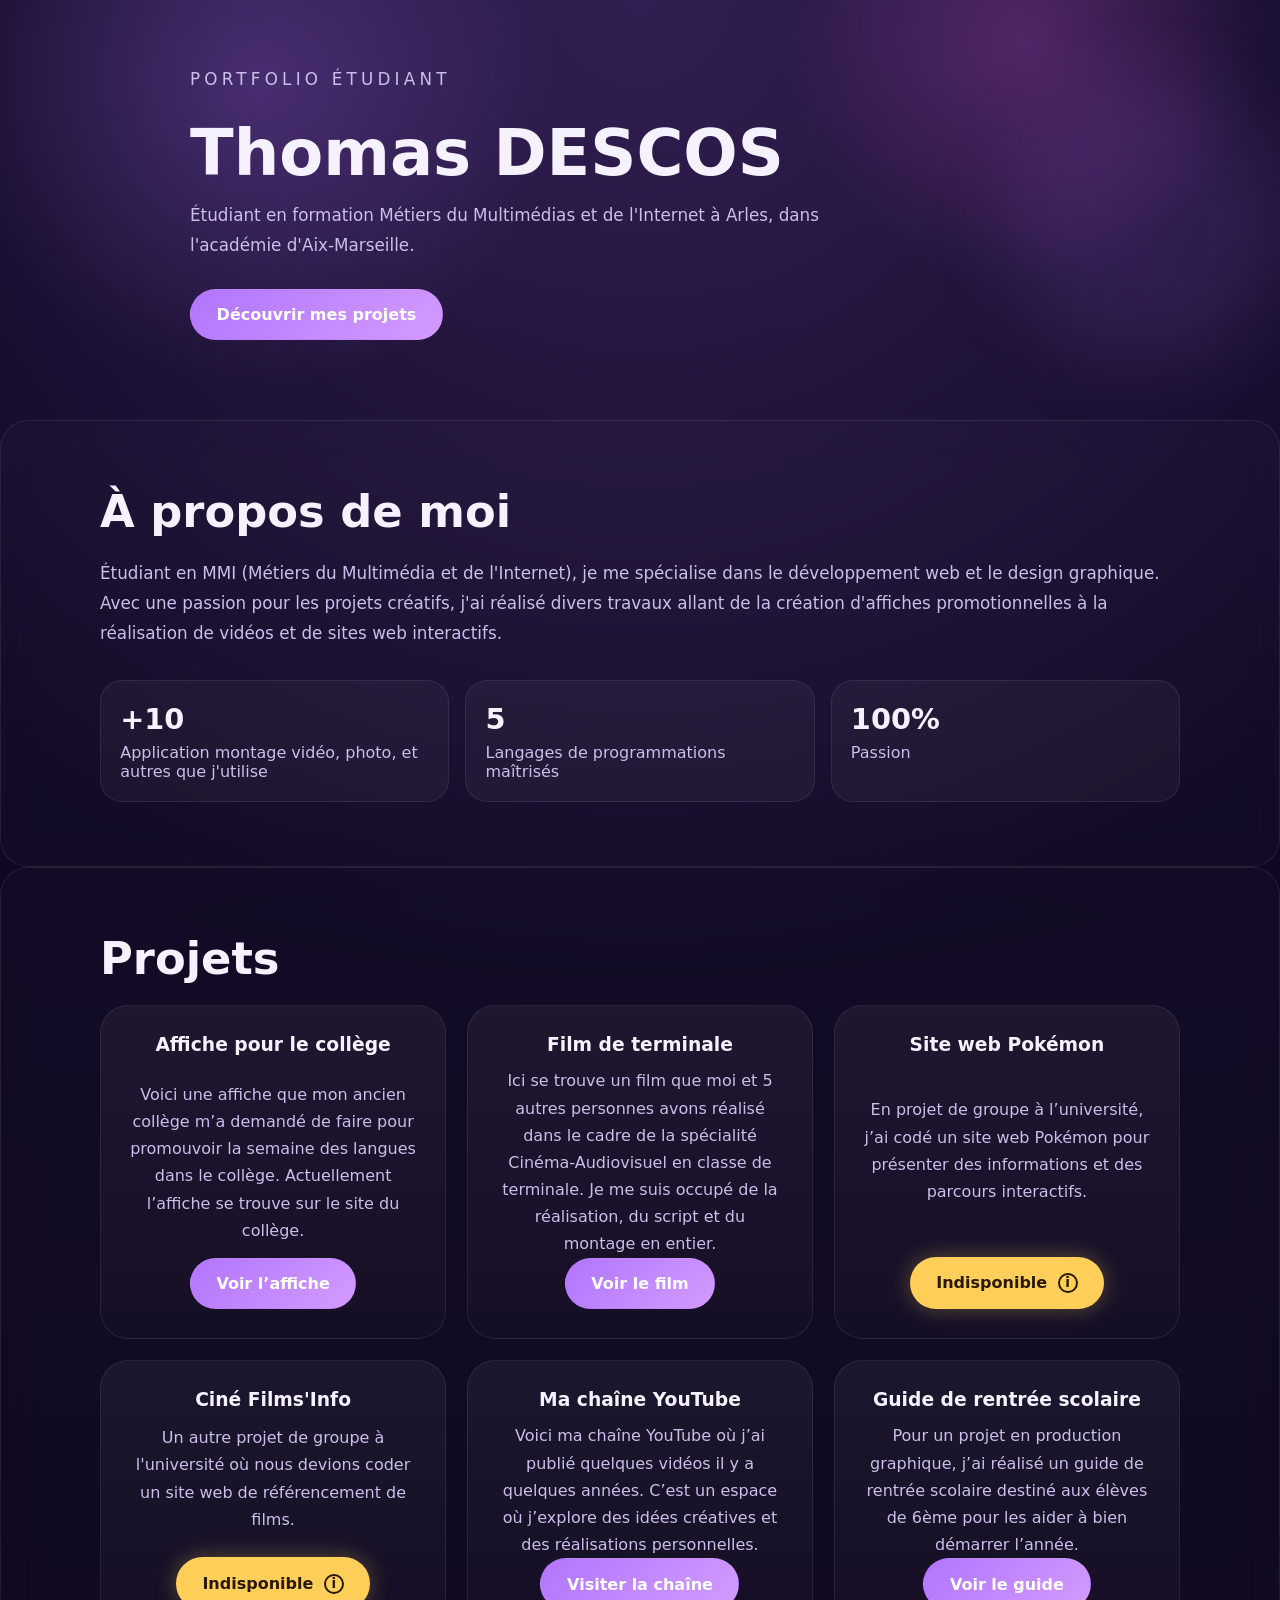
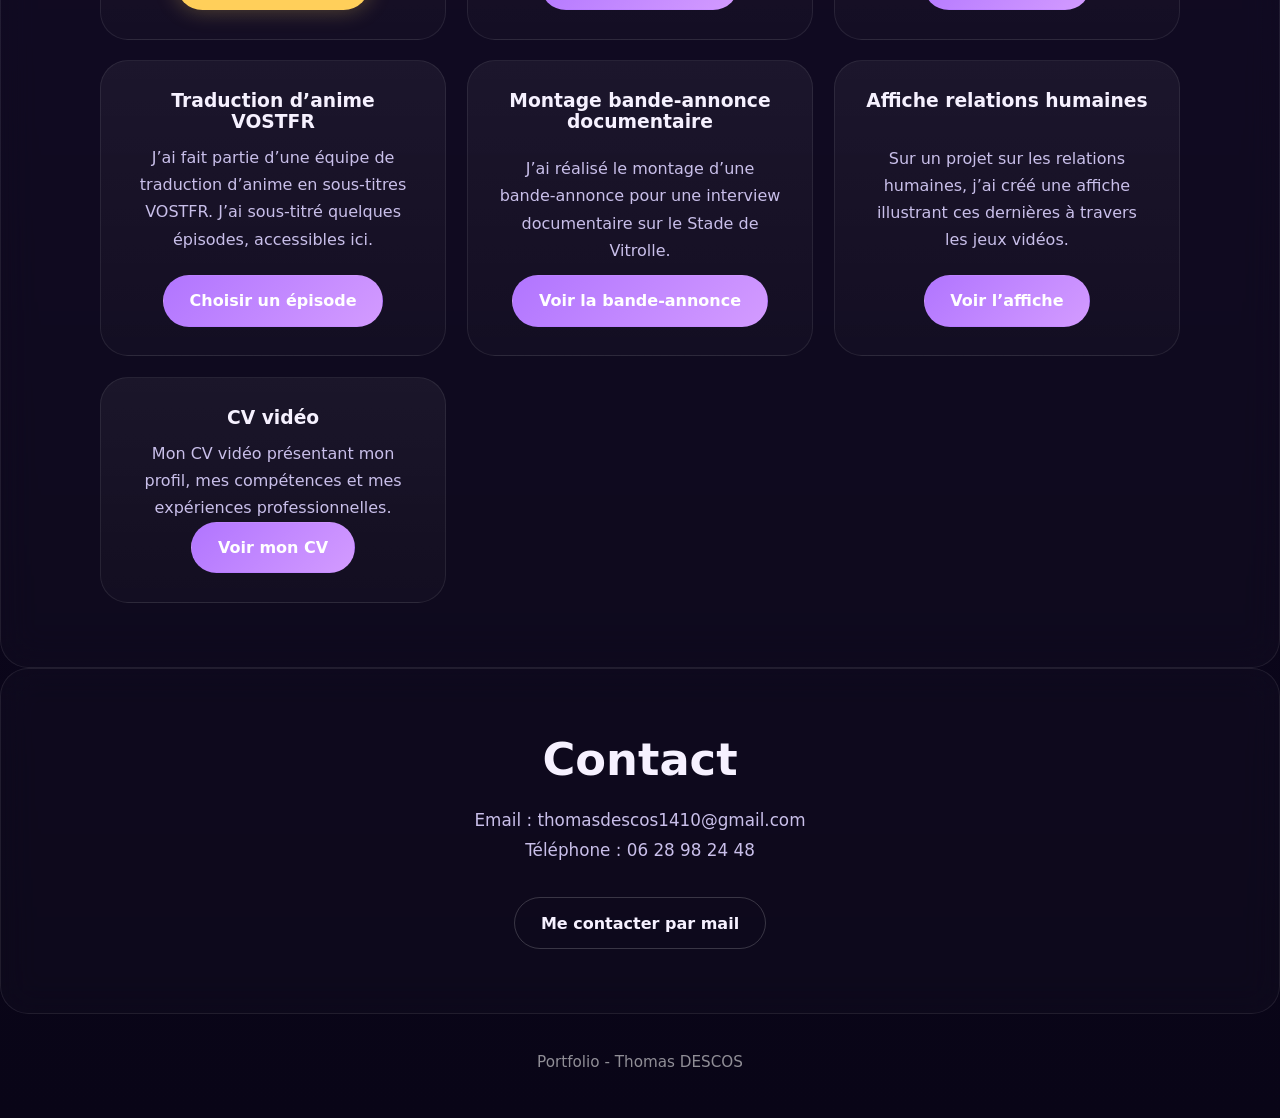
==== index.html @ 623eb522 "Add files via upload" ====
<!DOCTYPE html>
<html lang="fr">
<head>
  <meta charset="UTF-8" />
  <meta name="viewport" content="width=device-width, initial-scale=1.0" />
  <title>Portfolio universitaire</title>
  <link rel="stylesheet" href="styles.css" />
</head>
<body>
  <header class="hero">
    <div class="hero-content">
      <p class="eyebrow">Portfolio étudiant</p>
      <h1>Thomas DESCOS</h1>
      <p>Étudiant en formation Métiers du Multimédias et de l'Internet à Arles, dans l'académie d'Aix-Marseille.</p>
      <a href="#projets" class="button">Découvrir mes projets</a>
    </div>
    <div class="hero-decor"></div>
  </header>
  <main>
    <section id="apropos" class="section about">
      <div class="container">
        <h2>À propos de moi</h2>
        <p>Étudiant en MMI (Métiers du Multimédia et de l'Internet), je me spécialise dans le développement web et le design graphique. Avec une passion pour les projets créatifs, j'ai réalisé divers travaux allant de la création d'affiches promotionnelles à la réalisation de vidéos et de sites web interactifs.</p>
        <div class="stats">
          <div>
            <strong>+10</strong>
            <span>Application montage vidéo, photo, et autres que j'utilise</span>
          </div>
          <div>
            <strong>5</strong>
            <span>Langages de programmations maîtrisés</span>
          </div>
          <div>
            <strong>100%</strong>
            <span>Passion</span>
          </div>
        </div>
      </div>
    </section>
    <section id="projets" class="section projects">
      <div class="container">
        <h2>Projets</h2>
        <div class="cards">
          <article class="card">
            <h3>Affiche pour le collège</h3>
            <p>Voici une affiche que mon ancien collège m’a demandé de faire pour promouvoir la semaine des langues dans le collège. Actuellement l’affiche se trouve sur le site du collège.</p>
            <a href="img/affichecollege.png" target="_blank" class="button">Voir l’affiche</a>
          </article>
          <article class="card">
            <h3>Film de terminale</h3>
            <p>Ici se trouve un film que moi et 5 autres personnes avons réalisé dans le cadre de la spécialité Cinéma-Audiovisuel en classe de terminale. Je me suis occupé de la réalisation, du script et du montage en entier.</p>
            <a href="https://youtu.be/QqYcOwtr2Is" target="_blank" class="button">Voir le film</a>
          </article>
          <article class="card">
            <h3>Site web Pokémon</h3>
            <p>En projet de groupe à l’université, j’ai codé un site web Pokémon pour présenter des informations et des parcours interactifs.</p>
            <button type="button" class="bouton-indisponible" aria-haspopup="dialog" aria-controls="fenetre-indisponible">Indisponible <span class="icone-info" aria-hidden="true">i</span></button>
          </article>
          <article class="card">
            <h3>Ciné Films'Info</h3>
            <p>Un autre projet de groupe à l'université où nous devions coder un site web de référencement de films.</p>
            <button type="button" class="bouton-indisponible" aria-haspopup="dialog" aria-controls="fenetre-indisponible">Indisponible <span class="icone-info" aria-hidden="true">i</span></button>
          </article>
          <article class="card">
            <h3>Ma chaîne YouTube</h3>
            <p>Voici ma chaîne YouTube où j’ai publié quelques vidéos il y a quelques années. C’est un espace où j’explore des idées créatives et des réalisations personnelles.</p>
            <a href="https://www.youtube.com/@meyrumiii/videos" target="_blank" class="button">Visiter la chaîne</a>
          </article>
          <article class="card">
            <h3>Guide de rentrée scolaire</h3>
            <p>Pour un projet en production graphique, j’ai réalisé un guide de rentrée scolaire destiné aux élèves de 6ème pour les aider à bien démarrer l’année.</p>
            <a href="Include/descos.pdf" target="_blank" class="button">Voir le guide</a>
          </article>
          <article class="card">
            <h3>Traduction d’anime VOSTFR</h3>
            <p>J’ai fait partie d’une équipe de traduction d’anime en sous-titres VOSTFR. J’ai sous-titré quelques épisodes, accessibles ici.</p>
            <button type="button" class="button choix-episodes" aria-haspopup="dialog" aria-controls="fenetre-episodes">Choisir un épisode</button>
          </article>
          <article class="card">
            <h3>Montage bande-annonce documentaire</h3>
            <p>J’ai réalisé le montage d’une bande-annonce pour une interview documentaire sur le Stade de Vitrolle.</p>
            <a href="https://youtu.be/CJdPYlMrM84" target="_blank" class="button">Voir la bande-annonce</a>
          </article>
          <article class="card">
            <h3>Affiche relations humaines</h3>
            <p>Sur un projet sur les relations humaines, j’ai créé une affiche illustrant ces dernières à travers les jeux vidéos.</p>
            <a href="Include/afficherelation.png" target="_blank" class="button">Voir l’affiche</a>
          </article>
          <article class="card">
            <h3>CV vidéo</h3>
            <p>Mon CV vidéo présentant mon profil, mes compétences et mes expériences professionnelles.</p>
            <a href="https://youtu.be/6aH_HG9uHHE" target="_blank" class="button">Voir mon CV</a>
          </article>
        </div>
      </div>
    </section>
    <section id="contact" class="section contact">
      <div class="container">
        <h2>Contact</h2>
        <p>Email : thomasdescos1410@gmail.com<br>Téléphone : 06 28 98 24 48</p>
        <a href="mailto:thomasdescos1410@gmail.com" class="button outline">Me contacter par mail</a>
      </div>
    </section>
  </main>
  <dialog id="fenetre-episodes" class="fenetre-episodes" aria-labelledby="titre-episodes">
    <h2 id="titre-episodes">Choisir un épisode</h2>
    <div class="liste-episodes">
      <a href="episode.html?episode=1" target="_blank">Épisode 1</a>
      <a href="episode.html?episode=2" target="_blank">Épisode 2</a>
      <a href="episode.html?episode=3" target="_blank">Épisode 3</a>
      <a href="episode.html?episode=4" target="_blank">Épisode 4</a>
      <a href="episode.html?episode=5" target="_blank">Épisode 5</a>
      <a href="episode.html?episode=6" target="_blank">Épisode 6</a>
      <a href="episode.html?episode=7" target="_blank">Épisode 7</a>
      <a href="episode.html?episode=8" target="_blank">Épisode 8</a>
      <a href="episode.html?episode=9" target="_blank">Épisode 9</a>
      <a href="episode.html?episode=10" target="_blank">Épisode 10</a>
    </div>
    <button type="button" class="button fermer-episodes">Fermer</button>
  </dialog>
  <dialog id="fenetre-indisponible" class="fenetre-indisponible" aria-labelledby="message-indisponible">
    <p id="message-indisponible">Site hébergeur indisponible.</p>
    <button type="button" class="button fermer-fenetre">Fermer</button>
  </dialog>
  <footer>
    <p>Portfolio - Thomas DESCOS</p>
  </footer>
  <script>
    const fenetreEpisodes = document.querySelector("#fenetre-episodes");
    document.querySelector(".choix-episodes").addEventListener("click", () => fenetreEpisodes.showModal());
    fenetreEpisodes.querySelector(".fermer-episodes").addEventListener("click", () => fenetreEpisodes.close());
    fenetreEpisodes.addEventListener("click", (event) => {
      if (event.target === fenetreEpisodes) fenetreEpisodes.close();
    });
    const fenetreIndisponible = document.querySelector("#fenetre-indisponible");
    document.querySelectorAll(".bouton-indisponible").forEach((button) => {
      button.addEventListener("click", () => fenetreIndisponible.showModal());
    });
    fenetreIndisponible.querySelector(".fermer-fenetre").addEventListener("click", () => {
      fenetreIndisponible.close();
    });
    fenetreIndisponible.addEventListener("click", (event) => {
      if (event.target === fenetreIndisponible) fenetreIndisponible.close();
    });
  </script>
</body>
</html>
---- styles.css ----
:root {
  color-scheme: dark;
  --bg: #120927;
  --panel: #1f1444;
  --panel-light: #2e1d5f;
  --accent: #b175ff;
  --accent-strong: #d39bff;
  --text: #f6f1ff;
  --muted: #c9bfea;
  --border: rgba(255, 255, 255, 0.12);
}

* {
  box-sizing: border-box;
}

body {
  margin: 0;
  font-family: "Inter", system-ui, sans-serif;
  background: radial-gradient(circle at top, rgba(177, 117, 255, 0.2), transparent 35%),
    linear-gradient(180deg, #120927 0%, #090517 100%);
  color: var(--text);
  min-height: 100vh;
}

a {
  color: inherit;
  text-decoration: none;
}

button,
.button {
  display: inline-flex;
  align-items: center;
  justify-content: center;
  font-family: inherit;
  font-size: inherit;
  font-weight: 600;
  border-radius: 999px;
  padding: 0.95rem 1.6rem;
  border: 1px solid transparent;
  transition: transform 0.2s ease, background 0.2s ease, border-color 0.2s ease;
}

.button:hover,
button:hover {
  transform: translateY(-2px);
}

.button {
  background: linear-gradient(135deg, var(--accent), var(--accent-strong));
  color: white;
}

.button.outline {
  background: transparent;
  border-color: rgba(255, 255, 255, 0.18);
  color: var(--text);
}

.bouton-indisponible {
  gap: 0.65rem;
  margin-top: 1.4rem;
  background: #ffcf5a;
  color: #281900;
  cursor: pointer;
  box-shadow: 0 0 22px rgba(255, 207, 90, 0.3);
}

.bouton-indisponible:hover {
  background: #ffdc80;
}

.icone-info {
  display: inline-flex;
  align-items: center;
  justify-content: center;
  width: 1.25rem;
  height: 1.25rem;
  border: 2px solid currentColor;
  border-radius: 50%;
  font-size: 0.85rem;
  font-weight: 800;
  line-height: 1;
}

.choix-episodes {
  margin-top: 1.4rem;
  cursor: pointer;
}

.fenetre-episodes {
  width: min(90vw, 32rem);
  padding: 2rem;
  border: 1px solid var(--border);
  border-radius: 24px;
  background: var(--panel);
  color: var(--text);
  text-align: center;
  box-shadow: 0 20px 70px rgba(0, 0, 0, 0.55);
}

.fenetre-episodes::backdrop {
  background: rgba(5, 2, 15, 0.72);
  backdrop-filter: blur(6px);
}

.fenetre-episodes h2 {
  margin: 0 0 1.5rem;
}

.liste-episodes {
  display: grid;
  grid-template-columns: repeat(2, minmax(0, 1fr));
  gap: 0.75rem;
  margin-bottom: 1.5rem;
}

.liste-episodes a {
  padding: 0.9rem;
  border: 1px solid var(--border);
  border-radius: 16px;
  background: rgba(255, 255, 255, 0.05);
  transition: background 0.2s ease, transform 0.2s ease;
}

.liste-episodes a:hover {
  background: var(--panel-light);
  transform: translateY(-2px);
}

.fermer-episodes {
  cursor: pointer;
}

.page-episode {
  width: min(92vw, 70rem);
  margin: 3rem auto;
  padding: clamp(1.5rem, 4vw, 3rem);
  border: 1px solid rgba(255, 255, 255, 0.08);
  border-radius: 28px;
  background: rgba(255, 255, 255, 0.03);
  backdrop-filter: blur(18px);
}

.entete-episode {
  display: flex;
  align-items: center;
  justify-content: space-between;
  gap: 1rem;
  margin-bottom: 1.5rem;
}

.entete-episode h1 {
  margin: 0;
  font-size: clamp(1.7rem, 4vw, 2.5rem);
}

.texte-episode {
  max-height: 70vh;
  overflow: auto;
  margin: 0;
  padding: 1.5rem;
  border: 1px solid var(--border);
  border-radius: 18px;
  background: rgba(9, 5, 23, 0.65);
  color: var(--muted);
  font: 0.9rem/1.65 Consolas, "Courier New", monospace;
  white-space: pre-wrap;
  overflow-wrap: anywhere;
}

.etat-episode {
  color: var(--muted);
}

.fenetre-indisponible {
  width: min(90vw, 24rem);
  padding: 2rem;
  border: 1px solid var(--border);
  border-radius: 24px;
  background: var(--panel);
  color: var(--text);
  text-align: center;
  box-shadow: 0 20px 70px rgba(0, 0, 0, 0.55);
}

.fenetre-indisponible::backdrop {
  background: rgba(5, 2, 15, 0.72);
  backdrop-filter: blur(4px);
}

.fenetre-indisponible p {
  margin: 0 0 1.5rem;
  color: var(--text);
  line-height: 1.6;
}

.fenetre-indisponible .fermer-fenetre {
  cursor: pointer;
}

.hero {
  position: relative;
  padding: 4rem 1.5rem 5rem;
  overflow: hidden;
}

.hero::before {
  content: "";
  position: absolute;
  inset: 0;
  background: radial-gradient(circle at 20% 20%, rgba(177, 117, 255, 0.25), transparent 28%),
    radial-gradient(circle at 80% 10%, rgba(255, 107, 250, 0.2), transparent 22%);
  pointer-events: none;
}

.hero-content {
  position: relative;
  max-width: 900px;
  margin: 0 auto;
  z-index: 1;
}

.eyebrow {
  display: inline-block;
  margin-bottom: 1rem;
  color: var(--accent);
  text-transform: uppercase;
  letter-spacing: 0.25em;
  font-size: 0.9rem;
}

.hero h1 {
  margin: 0 0 1rem;
  font-size: clamp(2.6rem, 5vw, 4.2rem);
  line-height: 0.95;
}

.hero p {
  max-width: 720px;
  margin: 0 0 1.8rem;
  color: var(--muted);
  font-size: 1.05rem;
  line-height: 1.8;
}

.hero-decor {
  position: absolute;
  right: -10px;
  top: 20%;
  width: 280px;
  height: 280px;
  border-radius: 50%;
  background: rgba(177, 117, 255, 0.12);
  filter: blur(40px);
}

.section {
  padding: 4rem 1.5rem;
}

.container {
  max-width: 1080px;
  margin: 0 auto;
}

.about,
.projects,
.contact {
  background: rgba(255, 255, 255, 0.02);
  border: 1px solid rgba(255, 255, 255, 0.08);
  border-radius: 28px;
  backdrop-filter: blur(18px);
}

.section h2 {
  margin: 0 0 1.2rem;
  font-size: clamp(2rem, 4vw, 2.8rem);
}

.about p,
.contact p {
  margin: 0 0 2rem;
  color: var(--muted);
  font-size: 1.05rem;
  line-height: 1.8;
}

.stats {
  display: grid;
  grid-template-columns: repeat(3, minmax(0, 1fr));
  gap: 1rem;
}

.stats div {
  padding: 1.3rem 1.2rem;
  border-radius: 22px;
  background: rgba(255, 255, 255, 0.04);
  border: 1px solid rgba(255, 255, 255, 0.08);
}

.stats strong {
  display: block;
  font-size: 1.8rem;
  margin-bottom: 0.4rem;
}

.stats span {
  color: var(--muted);
}

.cards {
  display: grid;
  grid-template-columns: repeat(3, minmax(0, 1fr));
  gap: 1.3rem;
}

.card {
  padding: 1.8rem;
  border-radius: 28px;
  background: linear-gradient(180deg, rgba(255, 255, 255, 0.05), rgba(255, 255, 255, 0.02));
  border: 1px solid rgba(255, 255, 255, 0.08);
  display: flex;
  flex-direction: column;
  justify-content: space-between;
  align-items: center;
  text-align: center;
}

.card h3 {
  margin-top: 0;
  margin-bottom: 0.75rem;
}

.card p {
  margin: 0;
  color: var(--muted);
  line-height: 1.7;
}

.contact {
  text-align: center;
}

footer {
  text-align: center;
  padding: 1.5rem 1.5rem 2rem;
  color: rgba(255, 255, 255, 0.55);
  font-size: 0.95rem;
}

@media (max-width: 900px) {
  .stats,
  .cards {
    grid-template-columns: 1fr;
  }
}

@media (max-width: 640px) {
  .hero {
    padding-top: 3rem;
  }

  .hero-decor {
    width: 200px;
    height: 200px;
    top: 10%;
  }

  .entete-episode {
    align-items: flex-start;
    flex-direction: column;
  }
}
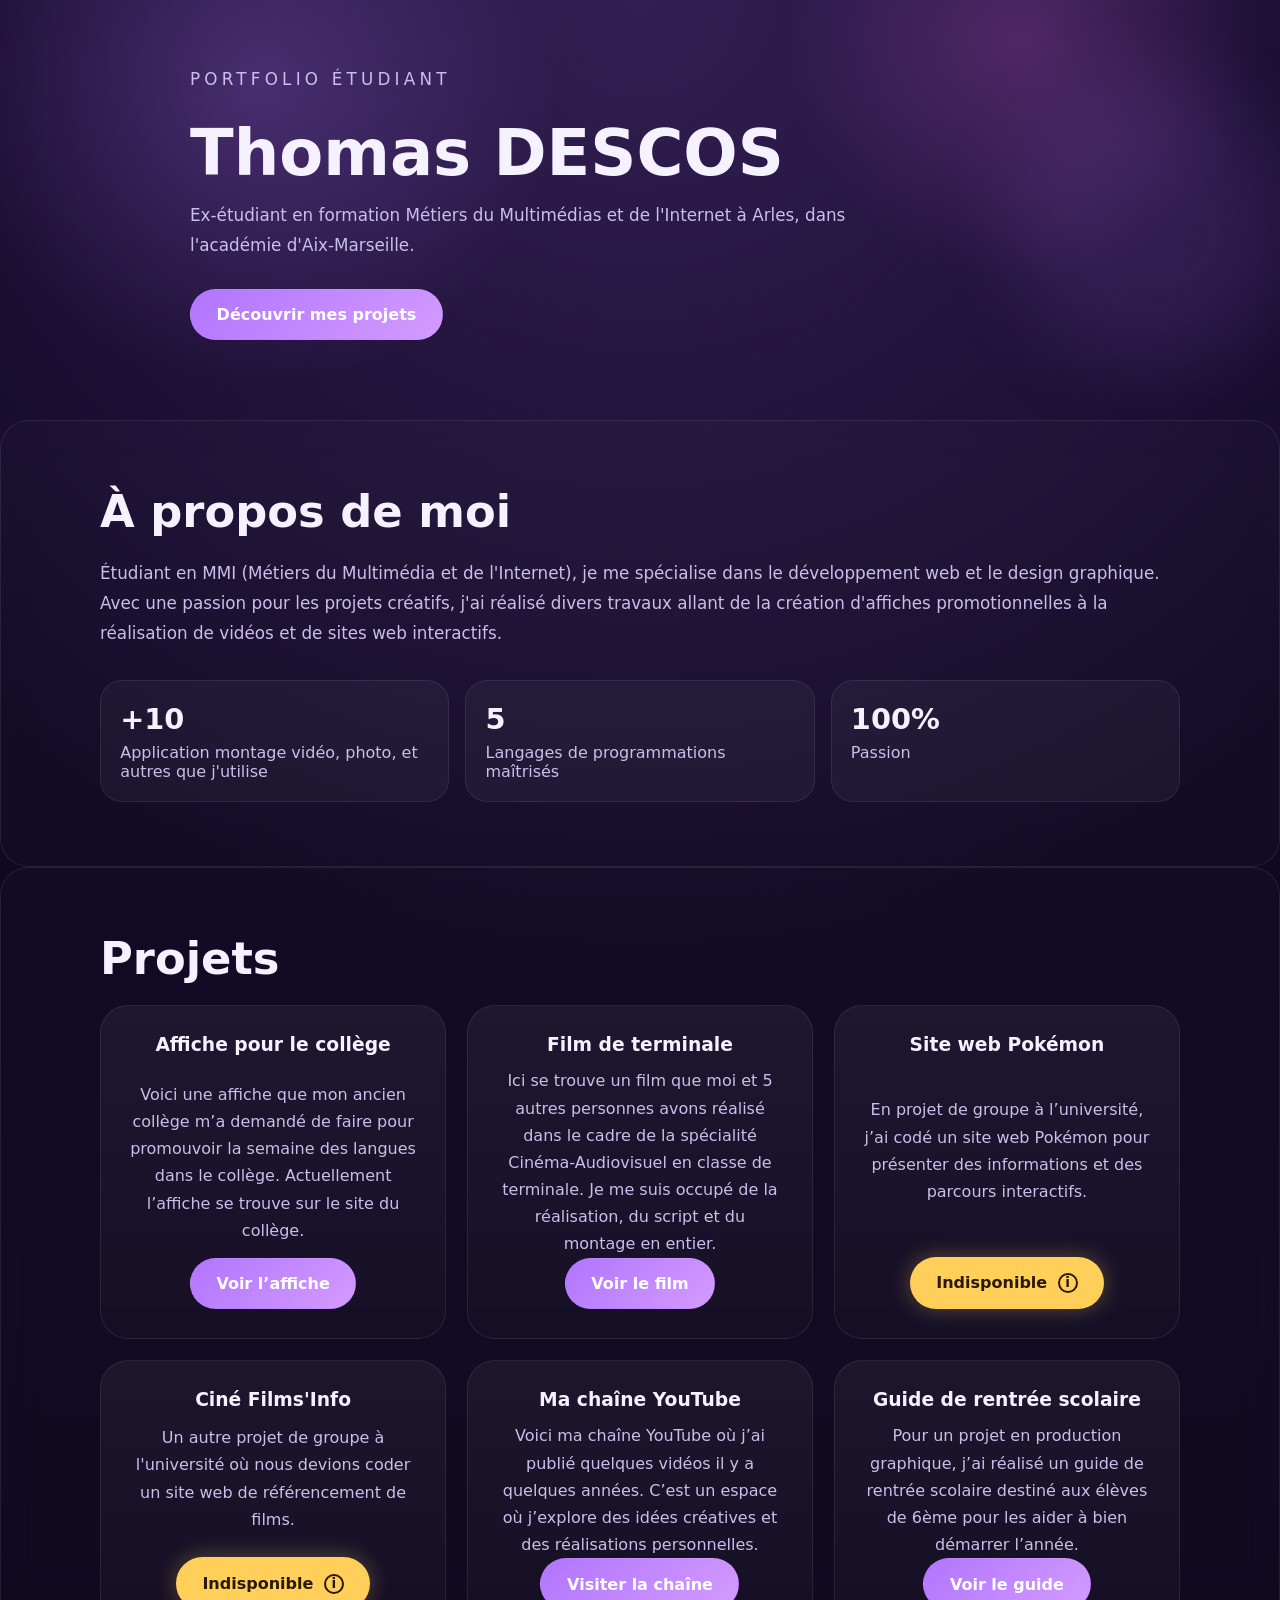
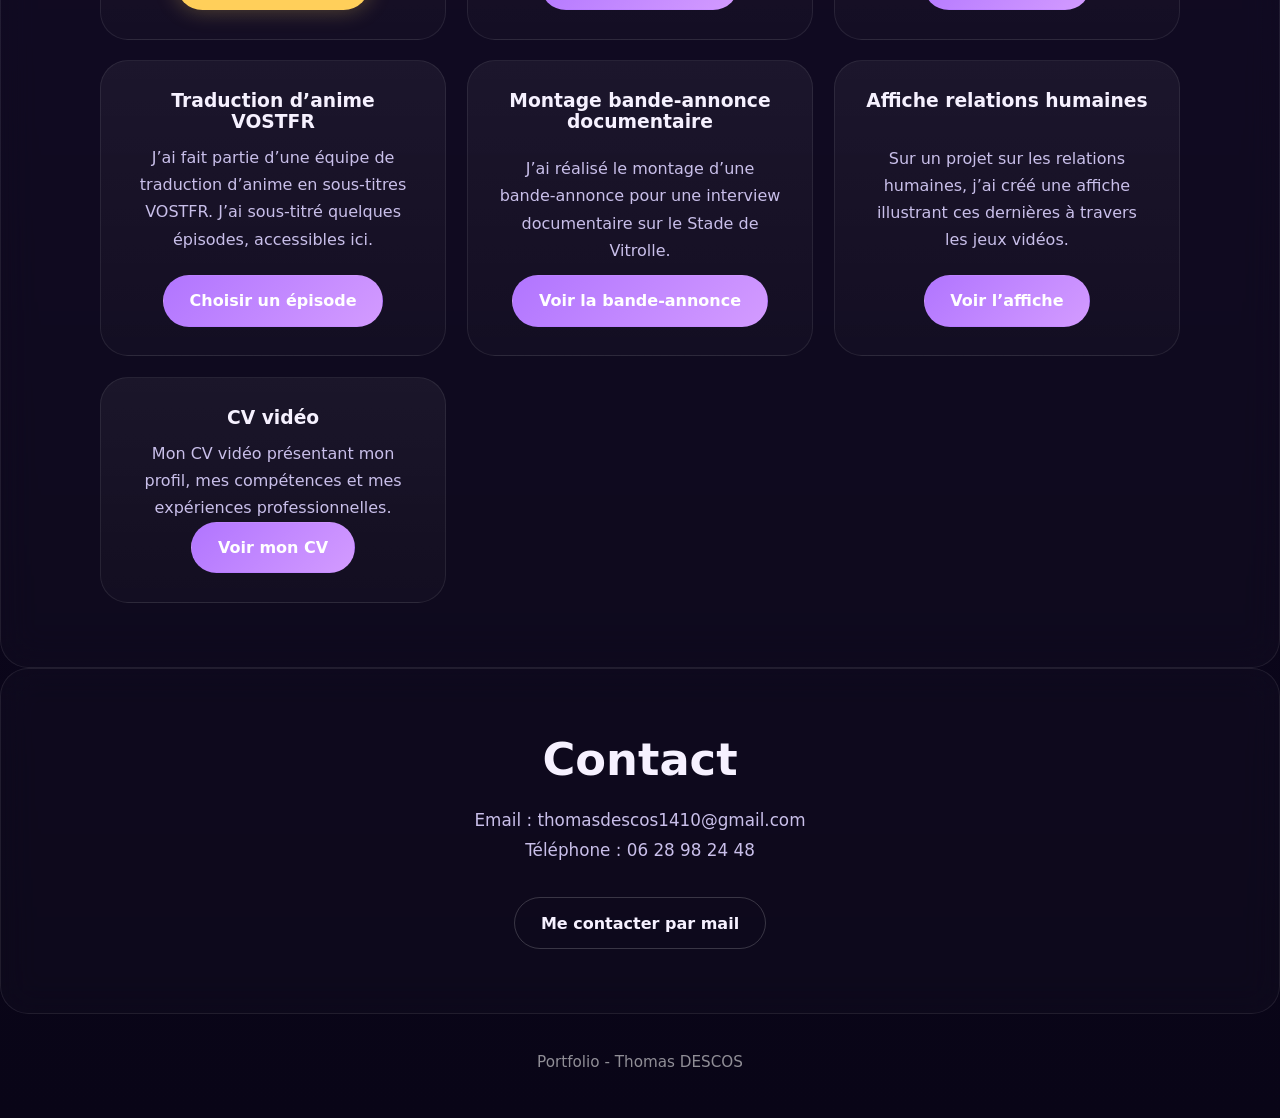
==== commit 5d6eee82: "Revise portfolio details and author description Updated the portfolio content and corrected the desc" ====
--- a/index.html
+++ b/index.html
@@ -11,7 +11,7 @@
     <div class="hero-content">
       <p class="eyebrow">Portfolio étudiant</p>
       <h1>Thomas DESCOS</h1>
-      <p>Étudiant en formation Métiers du Multimédias et de l'Internet à Arles, dans l'académie d'Aix-Marseille.</p>
+      <p>Ex-étudiant en formation Métiers du Multimédias et de l'Internet à Arles, dans l'académie d'Aix-Marseille.</p>
       <a href="#projets" class="button">Découvrir mes projets</a>
     </div>
     <div class="hero-decor"></div>
